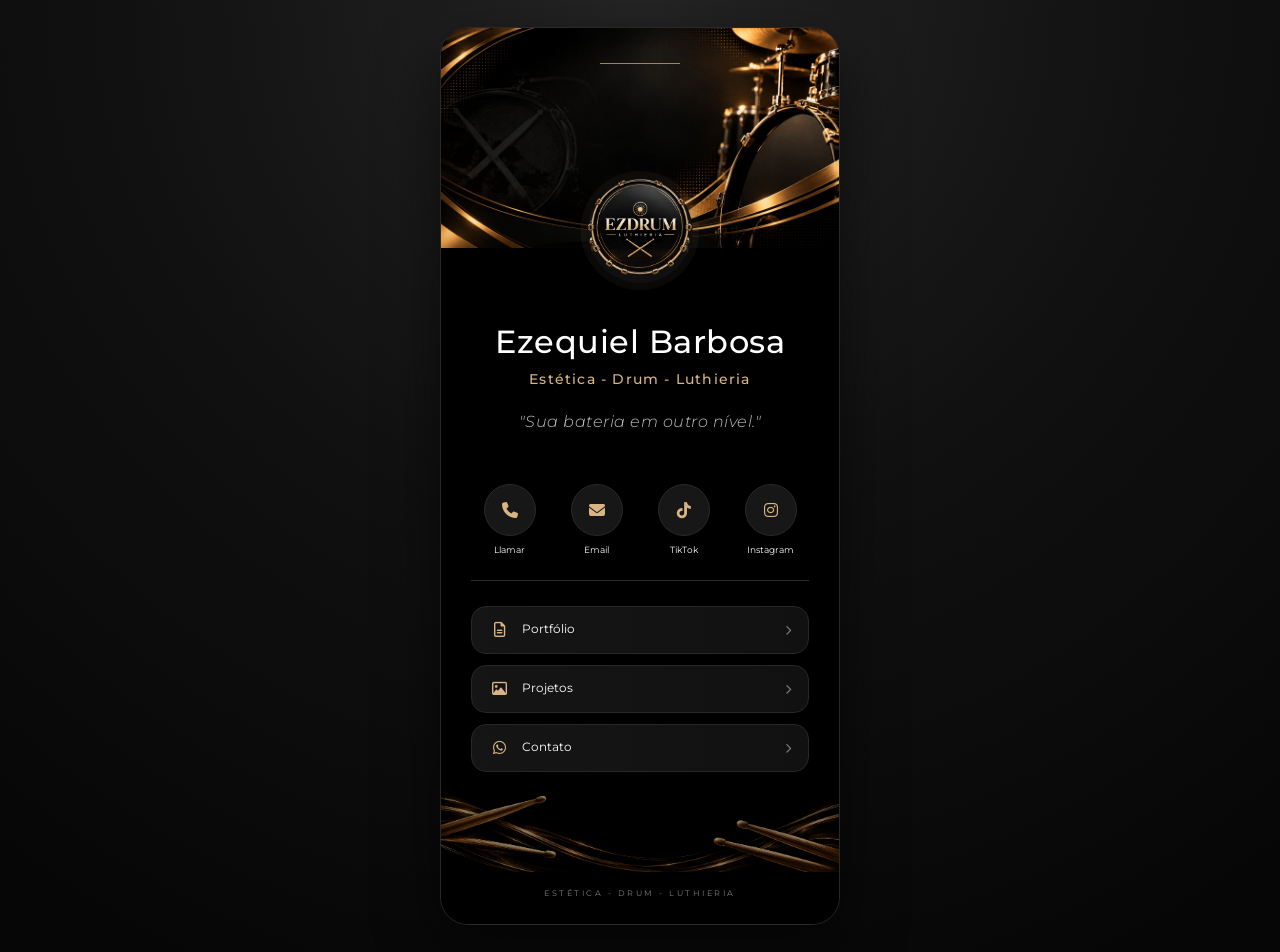
==== index.html @ f6b00c63 "Add files via upload" ====
<!DOCTYPE html>
<html lang="es">

<head>
    <meta charset="UTF-8">

    <meta name="viewport" content="width=device-width, initial-scale=1.0">
    <meta name="description" content="Lucas Almeida - Arquitecto. Proyectos que transforman espacios en experiencias.">
    <meta name="author" content="Samuel Barbosa">
    <meta name="theme-color" content="#0d0d0d">
    <title>EZDRUM | Luthieria</title>

    <!-- Fuente -->
    <link rel="preconnect" href="https://fonts.googleapis.com">
    <link rel="preconnect" href="https://fonts.gstatic.com" crossorigin>
    <link 
        href="https://fonts.googleapis.com/css2?family=Montserrat:wght@300;400;500;600;700&display=swap" 
        rel="stylesheet"
    >
    <!-- Iconos -->
    <link 
        rel="stylesheet" 
        href="https://cdnjs.cloudflare.com/ajax/libs/font-awesome/6.7.2/css/all.min.css"
    >

    <link rel="icon" href="img/letra-s.png" type="image/png">

    <!-- CSS -->
    <link rel="stylesheet" href="style.css">
</head>

<body>

    <main class="caja_principal">

        <!-- PERFIL -->
        <section class="foto">

            <div class="foto_casa">
                <img src="img/fundo.png" alt="">
            </div>

            <div class="perfil">
                <img src="img/logo2.png" alt="EZDRUM">
            </div>

        </section>


        <!-- CONTENIDO -->
        <section class="contenedor">

            <div class="contenido">

                <h1 class="nombre">
                    Ezequiel Barbosa
                </h1>

                <p class="profesion">
                    Estética - Drum - Luthieria
                </p>

                <p class="slogan">
                    "Sua bateria em outro nível."
                </p>

            </div>


            <!-- CONTACTO -->
            <nav class="contacto">

                <a href="tel:+556181231239" aria-label="Llamar">
                    <i class="fa-solid fa-phone"></i>
                    <span>Llamar</span>
                </a>

                <a href="mailto:Ezequielbatera7@gmail.com" aria-label="WhatsApp" target="_blank">
                    <i class="fa-solid fa-envelope"></i>
                    <span>Email</span>
                </a>

                <a href="https://www.tiktok.com/@luthieriaezdrum?_r=1&_t=ZS-9APlnd9nyoX" aria-label="Telegram">
                    <i class="fa-brands fa-tiktok"></i>
                    <span>TikTok</span>
                </a>

                <a href="https://www.instagram.com/ezdrumoficial?utm_source=qr&stkn=eGJ3emM1NGVuMmp0" aria-label="Instagram" target="_blank">
                    <i class="fa-brands fa-instagram"></i>
                    <span>Instagram</span>
                </a>

            </nav>


            <!-- BOTONES -->
            <div class="botones">

                <a href="pages/portafolio.html" class="boton">
                    <span>
                        <i class="fa-regular fa-file-lines"></i>
                        Portfólio
                    </span>

                    <i class="fa-solid fa-chevron-right"></i>
                </a>


                <a href="pages/proyectos.html" class="boton">
                    <span>
                        <i class="fa-regular fa-image"></i>
                        Projetos
                    </span>

                    <i class="fa-solid fa-chevron-right"></i>
                </a>


                <a href="https://wa.me/556181231229" class="boton">
                    <span>
                        <i class="fa-brands fa-whatsapp"></i>
                        Contato
                    </span>

                    <i class="fa-solid fa-chevron-right"></i>
                </a>

            </div>


            <!-- IMAGEN DECORATIVA -->
            <div class="img_footer">
                <img src="img/footer.png" alt="">
            </div>

            <!-- FOOTER -->
            <footer class="footer">

                <p>
                    ESTÉTICA - DRUM - LUTHIERIA
                </p>

            </footer>

        </section>

    </main>

</body>

</html>
---- style.css ----
/* =====================================================
   EZDRUM — CSS RESPONSIVE
   Funciona en inicio, portafolio y proyectos.
   En móviles ocupa todo el ancho y permite scroll si
   el contenido supera la altura disponible.
===================================================== */

/* RESET */
*,
*::before,
*::after {
    box-sizing: border-box;
    margin: 0;
    padding: 0;
}

:root {
    color-scheme: dark;
    --fondo: #0d0d0d;
    --fondo-tarjeta: #111111;
    --fondo-caja: #171717;
    --borde: #292929;
    --dorado: #d8b583;
    --texto: #ffffff;
    --texto-secundario: #bdbdbd;
}

/* BASE */
html {
    min-height: 100%;
    -webkit-text-size-adjust: 100%;
    text-size-adjust: 100%;
}

body {
    min-height: 100vh;
    min-height: 100dvh;
    display: flex;
    justify-content: center;
    align-items: center;
    padding: clamp(12px, 3vh, 30px) 15px;

    background: radial-gradient(
        circle at top,
        #242424 0%,
        #111111 45%,
        #050505 100%
    );

    font-family: "Montserrat", Arial, Helvetica, sans-serif;
    color: var(--texto);
}

img {
    display: block;
    max-width: 100%;
}

a {
    -webkit-tap-highlight-color: transparent;
}

/* TARJETA PRINCIPAL */
.caja_principal {
    position: relative;
    isolation: isolate;
    width: 100%;
    max-width: 400px;
    min-width: 0;
    min-height: 780px;
    flex: 0 1 400px;
    overflow: hidden;
    background-color: black;

    border: 1px solid var(--borde);
    border-radius: 28px;
    box-shadow: 0 25px 60px rgba(0, 0, 0, 0.55);
}

/* CABECERA / IMAGEN DE FONDO */
.foto {
    position: relative;
    height: 220px;
    display: flex;
    justify-content: center;
    align-items: flex-end;
    background: radial-gradient(
        circle at 50% 20%,
        rgba(211, 173, 119, 0.16),
        transparent 55%
    );
    z-index: 1;
}

.foto::before {
    content: "";
    position: absolute;
    z-index: 2;
    top: 35px;
    left: 50%;
    width: 80px;
    height: 1px;
    transform: translateX(-50%);
    background: var(--dorado);
    opacity: 0.7;
    pointer-events: none;
}

.foto_casa {
    position: absolute;
    inset: 0;
    width: 100%;
    height: 100%;
    overflow: hidden;
}

.foto_casa img {
    width: 100%;
    height: 100%;
    object-fit: cover;
    object-position: center;
}

/* LOGO / PERFIL */
.perfil {
    position: absolute;
    z-index: 3;
    top: 150px;
    left: 50%;
    width: 105px;
    height: 105px;
    display: flex;
    align-items: center;
    justify-content: center;
    transform: translateX(-50%);
    border-radius: 50%;
    background: #101010;
    box-shadow:
        0 0 0 7px rgba(216, 181, 131, 0.05),
        0 10px 30px rgba(0, 0, 0, 0.5);
    overflow: hidden;
}

.perfil img {
    width: 100%;
    height: 100%;
    object-fit: cover;
    object-position: center;
}

/* CONTENIDO COMÚN */
.contenedor {
    min-width: 0;
    padding: 20px 30px 25px;
    background-color: #000000;
}

.contenedor_portafolio,
.contenedor_proyectos {
    margin-top: 20px;
}

.contenido {
    text-align: center;
}

.nombre {
    margin-top: 55px;
    color: var(--texto);
    font-size: clamp(24px, 7vw, 32px);
    line-height: 1.2;
    font-weight: 500;
    letter-spacing: 0.5px;
    overflow-wrap: anywhere;
}

.profesion {
    margin-top: 8px;
    color: var(--dorado);
    font-size: 14px;
    line-height: 1.5;
    font-weight: 500;
    letter-spacing: 1.2px;
    overflow-wrap: anywhere;
}

.slogan {
    max-width: 290px;
    margin: 18px auto 0;
    color: var(--texto-secundario);
    font-size: 16px;
    line-height: 1.7;
    font-weight: 300;
    letter-spacing: 0.5px;
    font-style: italic;
    overflow-wrap: anywhere;
}

/* CONTACTOS */
.contacto {
    display: grid;
    grid-template-columns: repeat(4, minmax(0, 1fr));
    gap: 10px;
    margin-top: 28px;
    padding: 20px 0 25px;
    border-bottom: 1px solid var(--borde);
}

.contacto a {
    min-width: 0;
    display: flex;
    flex-direction: column;
    align-items: center;
    justify-content: center;
    gap: 8px;
    color: var(--texto);
    text-decoration: none;
    text-align: center;
    font-size: 9px;
    font-weight: 400;
    overflow-wrap: anywhere;
    transition: transform 0.3s ease, color 0.3s ease;
}

.contacto a i {
    width: 52px;
    height: 52px;
    flex: 0 0 auto;
    display: flex;
    align-items: center;
    justify-content: center;
    border: 1px solid var(--borde);
    border-radius: 50%;
    background: #171717;
    color: var(--dorado);
    font-size: 16px;
    transition:
        background 0.3s ease,
        border-color 0.3s ease,
        transform 0.3s ease;
}

.contacto a:hover {
    color: var(--dorado);
    transform: translateY(-3px);
}

.contacto a:hover i {
    background: #211e19;
    border-color: var(--dorado);
    transform: scale(1.05);
}

/* BOTONES PRINCIPALES */
.botones {
    display: flex;
    flex-direction: column;
    gap: 11px;
    margin-top: 25px;
    padding: 0;
}

.boton {
    width: 100%;
    min-width: 0;
    min-height: 48px;
    display: flex;
    align-items: center;
    justify-content: space-between;
    gap: 10px;
    padding: 10px 17px;
    border: 1px solid #282828;
    border-radius: 15px;
    background: linear-gradient(90deg, #151515, #111111);
    color: var(--texto);
    text-decoration: none;
    font-size: 12px;
    line-height: 1.4;
    font-weight: 400;
    overflow-wrap: anywhere;
    transition:
        transform 0.3s ease,
        border-color 0.3s ease,
        background 0.3s ease;
}

.boton span {
    min-width: 0;
    display: flex;
    align-items: center;
    gap: 13px;
}

.boton span i {
    flex: 0 0 20px;
    width: 20px;
    color: var(--dorado);
    font-size: 15px;
    text-align: center;
}

.boton > i {
    flex: 0 0 auto;
    color: #777777;
    font-size: 10px;
    transition: transform 0.3s ease, color 0.3s ease;
}

.boton:hover {
    transform: translateY(-2px);
    border-color: #8d7657;
    background: linear-gradient(90deg, #1c1a17, #151515);
}

.boton:hover > i {
    color: var(--dorado);
    transform: translateX(4px);
}

/* IMAGEN DECORATIVA INFERIOR */
.img_footer {
    position: relative;
    height: 100px;
    margin: 0 -30px;
    overflow: hidden;
    opacity: 0.55;
    background: linear-gradient(
        to bottom,
        transparent,
        rgba(0, 0, 0, 0.4)
    );
}

.img_footer img {
    width: 100%;
    height: 100%;
    object-fit: cover;
    object-position: center;
}

/* PIE DE PÁGINA */
.footer {
    padding-top: 5px;
    text-align: center;
}

.footer p {
    margin-top: 10px;
    color: #7e7e7e;
    font-size: 8px;
    line-height: 1.5;
    letter-spacing: 2.5px;
    font-weight: 400;
    overflow-wrap: anywhere;
}

/* PÁGINAS DE PROYECTOS Y PORTAFOLIO */
.contenedor_proyectos,
.contenedor_portafolio {
    position: relative;
    padding: 30px;
}

.proyecto_boton {
    display: flex;
    justify-content: center;
    margin: 25px 0;
}

.proyecto_caja {
    margin: 20px 0;
    padding: 15px;
    border: 2px solid #282828;
    border-radius: 20px;
    background-color: #171717;
    font-size: 14px;
    line-height: 1.6;
    overflow-wrap: anywhere;
}

.proyecto_caja::after {
    content: "";
    display: block;
    clear: both;
}

.proyecto_caja i {
    float: left;
    margin: 3px 10px 0 0;
    color: var(--dorado);
    font-size: 18px;
}

.proyecto_caja h3 {
    margin-bottom: 10px;
    line-height: 1.35;
    overflow-wrap: anywhere;
}

.proyecto_caja p {
    overflow-wrap: anywhere;
}

.texto_portafolio {
    display: flex;
    flex-direction: column;
    align-items: center;
    justify-content: center;
    gap: 10px;
    text-align: center;
    line-height: 1.6;
}

.portafolio_instagram {
    min-width: 0;
    display: flex;
    flex-direction: column;
    align-items: center;
    gap: 8px;
    overflow-wrap: anywhere;
}

.portafolio_instagram img {
    width: 80px;
    height: auto;
    margin: 0;
    object-fit: contain;
}

.portafolio_instagram-caja {
    width: 50%;
    min-width: 0;
    display: flex;
    align-items: center;
    justify-content: center;
    gap: 15px;
    padding: 20px;
    border: 2px solid #282828;
    border-radius: 35px;
    background-color: #171717;
    color: var(--texto);
    text-decoration: none;
    overflow-wrap: anywhere;
    box-shadow:
        inset 4px 4px 8px rgba(143, 127, 90, 0.384),
        4px 4px 8px rgba(0, 0, 0, 0.651);
    transition:
        transform 0.3s ease,
        border-color 0.3s ease,
        background 0.3s ease;
}

.portafolio_instagram-caja:hover {
    transform: translateY(-2px);
    border-color: #8d765773;
    background: linear-gradient(90deg, #1c1a17, #151515);
}

/* TABLETS Y PANTALLAS MEDIANAS */
@media (min-width: 600px) {
    .caja_principal {
        max-width: 400px;
    }
}

/* MÓVILES */
@media (max-width: 430px) {
    body {
        display: block;
        min-height: 100vh;
        min-height: 100dvh;
        padding: 0;
    }

    .caja_principal {
        width: 100%;
        max-width: none;
        min-height: 100vh;
        min-height: 100dvh;
        height: auto;
        border-radius: 0;
        border-left: 0;
        border-right: 0;
        box-shadow: none;
        overflow: hidden;
    }

    .foto {
        height: clamp(170px, 24dvh, 220px);
    }

    .perfil {
        top: auto;
        bottom: -5px;
        width: clamp(84px, 24vw, 105px);
        height: clamp(84px, 24vw, 105px);
        transform: translate( -50%, 50%);
    }

    .contenedor {
        padding: 16px clamp(16px, 5vw, 24px) 20px;
    }

    .nombre {
        margin-top: clamp(42px, 7vh, 55px);
        font-size: clamp(22px, 6.5vw, 29px);
    }

    .profesion {
        font-size: clamp(10px, 2.8vw, 13px);
        letter-spacing: clamp(0.5px, 0.35vw, 1.2px);
    }

    .slogan {
        margin-top: 13px;
        font-size: clamp(12px, 3.5vw, 15px);
        line-height: 1.55;
    }

    .contacto {
        gap: clamp(4px, 1.5vw, 10px);
        margin-top: 22px;
        padding: 16px 0 20px;
    }

    .contacto a {
        gap: 6px;
        font-size: clamp(8px, 2.3vw, 10px);
    }

    .contacto a i {
        width: clamp(35px, 11vw, 46px);
        height: clamp(35px, 11vw, 46px);
        font-size: clamp(14px, 4vw, 17px);
    }

    .botones {
        gap: 9px;
        margin-top: 18px;
    }

    .boton {
        min-height: 44px;
        padding: 10px 13px;
        font-size: 12px;
    }

    .boton span {
        gap: 10px;
    }

    .img_footer {
        height: clamp(55px, 9dvh, 85px);
        margin-left: calc(-1 * clamp(16px, 5vw, 24px));
        margin-right: calc(-1 * clamp(16px, 5vw, 24px));
    }

    .footer p {
        font-size: clamp(7px, 2vw, 8px);
        letter-spacing: clamp(1px, 0.6vw, 2px);
    }

    .contenedor_proyectos,
    .contenedor_portafolio {
        padding: 14px clamp(16px, 5vw, 24px) 22px;
    }

    .proyecto_boton {
        margin: 18px 0;
    }

    .proyecto_caja {
        margin: 14px 0;
        padding: clamp(12px, 3.5vw, 15px);
        font-size: clamp(12px, 3.4vw, 14px);
    }

    .portafolio_instagram-caja {
        padding: clamp(12px, 4vw, 18px);
        gap: 12px;
        border-radius: 25px;
    }

    .portafolio_instagram img {
        width: clamp(55px, 18vw, 75px);
    }
}

/* MÓVILES MUY ESTRECHOS */
@media (max-width: 350px) {
    .contenedor {
        padding-right: 14px;
        padding-left: 14px;
    }

    .contacto {
        gap: 3px;
    }

    .contacto a {
        font-size: 8px;
    }

    .contacto a i {
        width: 33px;
        height: 33px;
        font-size: 13px;
    }

    .boton {
        padding-right: 10px;
        padding-left: 10px;
        font-size: 11px;
    }

    .contenedor_proyectos,
    .contenedor_portafolio {
        padding-right: 14px;
        padding-left: 14px;
    }
}

/* PANTALLAS BAJAS: compacta un poco los espacios,
   pero nunca fija la altura ni oculta contenido. */
@media (max-height: 700px) and (max-width: 430px) {
    .foto {
        height: 155px;
    }

    .perfil {
        width: 82px;
        height: 82px;
    }

    .nombre {
        margin-top: 42px;
    }

    .slogan {
        margin-top: 9px;
        line-height: 1.4;
    }

    .contacto {
        margin-top: 15px;
        padding-top: 12px;
        padding-bottom: 14px;
    }

    .botones {
        margin-top: 13px;
        gap: 7px;
    }

    .boton {
        min-height: 40px;
    }

    .img_footer {
        height: 48px;
    }
}

/* ACCESIBILIDAD: reduce animaciones si el usuario lo solicita */
@media (prefers-reduced-motion: reduce) {
    *,
    *::before,
    *::after {
        scroll-behavior: auto !important;
        transition-duration: 0.01ms !important;
        animation-duration: 0.01ms !important;
        animation-iteration-count: 1 !important;
    }
}
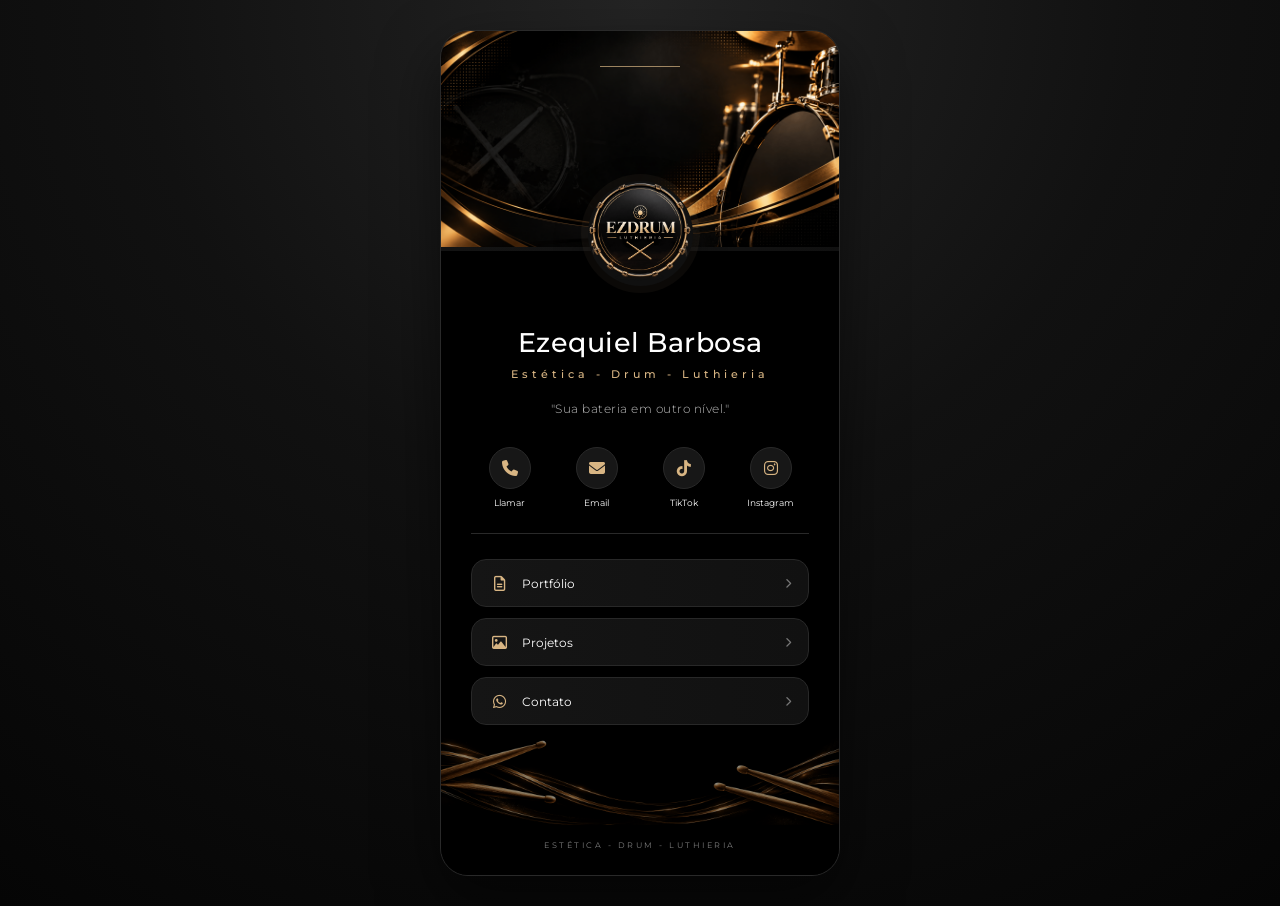
==== commit c30c691d: "Update index.html" ====
--- a/index.html
+++ b/index.html
@@ -5,7 +5,7 @@
     <meta charset="UTF-8">
 
     <meta name="viewport" content="width=device-width, initial-scale=1.0">
-    <meta name="description" content="Lucas Almeida - Arquitecto. Proyectos que transforman espacios en experiencias.">
+    <meta name="description" content="Ezequiel Barbosa - Luthier. Estetica - Luthieria - Drum.">
     <meta name="author" content="Samuel Barbosa">
     <meta name="theme-color" content="#0d0d0d">
     <title>EZDRUM | Luthieria</title>
@@ -148,4 +148,4 @@
 
 </body>
 
-</html>+</html>
--- a/style.css
+++ b/style.css
@@ -1,674 +1,688 @@
-/* =====================================================
-   EZDRUM — CSS RESPONSIVE
-   Funciona en inicio, portafolio y proyectos.
-   En móviles ocupa todo el ancho y permite scroll si
-   el contenido supera la altura disponible.
-===================================================== */
-
-/* RESET */
-*,
-*::before,
-*::after {
-    box-sizing: border-box;
+
+
+
+/* =========================
+   RESET
+========================= */
+
+* {
     margin: 0;
     padding: 0;
-}
-
-:root {
-    color-scheme: dark;
-    --fondo: #0d0d0d;
-    --fondo-tarjeta: #111111;
-    --fondo-caja: #171717;
-    --borde: #292929;
-    --dorado: #d8b583;
-    --texto: #ffffff;
-    --texto-secundario: #bdbdbd;
-}
-
-/* BASE */
-html {
-    min-height: 100%;
-    -webkit-text-size-adjust: 100%;
-    text-size-adjust: 100%;
-}
+    box-sizing: border-box;
+}
+
+
+/* =========================
+   BODY
+========================= */
 
 body {
     min-height: 100vh;
-    min-height: 100dvh;
+
     display: flex;
     justify-content: center;
     align-items: center;
-    padding: clamp(12px, 3vh, 30px) 15px;
-
-    background: radial-gradient(
-        circle at top,
-        #242424 0%,
-        #111111 45%,
-        #050505 100%
-    );
-
-    font-family: "Montserrat", Arial, Helvetica, sans-serif;
-    color: var(--texto);
-}
-
-img {
-    display: block;
-    max-width: 100%;
-}
-
-a {
-    -webkit-tap-highlight-color: transparent;
-}
-
-/* TARJETA PRINCIPAL */
+
+    padding: 30px 15px;
+
+    background:
+        radial-gradient(
+            circle at top,
+            #242424 0%,
+            #111111 45%,
+            #050505 100%
+        );
+
+    font-family: 'Montserrat', sans-serif;
+
+    color: #ffffff;
+}
+
+
+/* =========================
+   TARJETA PRINCIPAL
+========================= */
+
 .caja_principal {
-    position: relative;
-    isolation: isolate;
+
     width: 100%;
     max-width: 400px;
-    min-width: 0;
+
     min-height: 780px;
-    flex: 0 1 400px;
+
+    position: relative;
+
     overflow: hidden;
-    background-color: black;
-
-    border: 1px solid var(--borde);
+
+    background:
+        linear-gradient(
+            160deg,
+            #171717 0%,
+            #0d0d0d 55%,
+            #080808 100%
+        );
+
+    border: 1px solid #292929;
+
     border-radius: 28px;
-    box-shadow: 0 25px 60px rgba(0, 0, 0, 0.55);
-}
-
-/* CABECERA / IMAGEN DE FONDO */
+
+    box-shadow:
+        0 25px 60px rgba(0, 0, 0, 0.55);
+
+}
+
+
+/* =========================
+   DETALLE SUPERIOR
+========================= */
+
 .foto {
+
+    height: 220px;
+
+    display: flex;
+    justify-content: center;
+    align-items: flex-end;
+
     position: relative;
-    height: 220px;
-    display: flex;
-    justify-content: center;
-    align-items: flex-end;
-    background: radial-gradient(
-        circle at 50% 20%,
-        rgba(211, 173, 119, 0.16),
-        transparent 55%
-    );
-    z-index: 1;
-}
+
+    background:
+        radial-gradient(
+            circle at 50% 20%,
+            rgba(211, 173, 119, 0.16),
+            transparent 55%
+        );
+}
+
+
+/* línea decorativa */
 
 .foto::before {
+
     content: "";
+
     position: absolute;
-    z-index: 2;
+
     top: 35px;
     left: 50%;
+
     width: 80px;
     height: 1px;
+
     transform: translateX(-50%);
-    background: var(--dorado);
+
+    background: #d8b583;
+
     opacity: 0.7;
-    pointer-events: none;
-}
-
-.foto_casa {
-    position: absolute;
-    inset: 0;
+}
+
+
+/* =========================
+   FOTO / LOGO
+========================= */
+
+.foto_casa  {
     width: 100%;
-    height: 100%;
-    overflow: hidden;
+    height: auto;
+    object-fit: cover;
+    
 }
 
 .foto_casa img {
     width: 100%;
-    height: 100%;
-    object-fit: cover;
-    object-position: center;
-}
-
-/* LOGO / PERFIL */
+    height: auto;
+}
+
 .perfil {
-    position: absolute;
-    z-index: 3;
-    top: 150px;
-    left: 50%;
+
     width: 105px;
     height: 105px;
-    display: flex;
+
+    display: flex;
+    justify-content: center;
     align-items: center;
-    justify-content: center;
-    transform: translateX(-50%);
+    margin-bottom: -5px;
+    border: 1px solid #d8b58300;
     border-radius: 50%;
     background: #101010;
     box-shadow:
         0 0 0 7px rgba(216, 181, 131, 0.05),
         0 10px 30px rgba(0, 0, 0, 0.5);
     overflow: hidden;
-}
+    position: absolute;
+    top: 150px;
+}
+
 
 .perfil img {
+
     width: 100%;
     height: 100%;
+
     object-fit: cover;
-    object-position: center;
-}
-
-/* CONTENIDO COMÚN */
+}
+
+
+/* =========================
+   CONTENEDOR
+========================= */
+
 .contenedor {
-    min-width: 0;
+
     padding: 20px 30px 25px;
-    background-color: #000000;
-}
-
-.contenedor_portafolio,
-.contenedor_proyectos {
-    margin-top: 20px;
-}
+    background-color: black;
+}
+
+
+/* =========================
+   NOMBRE
+========================= */
 
 .contenido {
+
     text-align: center;
 }
 
+
 .nombre {
-    margin-top: 55px;
-    color: var(--texto);
-    font-size: clamp(24px, 7vw, 32px);
-    line-height: 1.2;
+
+    font-size: 27px;
+
     font-weight: 500;
+
     letter-spacing: 0.5px;
-    overflow-wrap: anywhere;
-}
+
+    margin-top: 8px;
+
+    color: #ffffff;
+
+    margin-top:55px ;
+}
+
+
+/* =========================
+   PROFESIÓN
+========================= */
 
 .profesion {
+
     margin-top: 8px;
-    color: var(--dorado);
-    font-size: 14px;
-    line-height: 1.5;
+
+    font-size: 11px;
+
     font-weight: 500;
-    letter-spacing: 1.2px;
-    overflow-wrap: anywhere;
-}
+
+    letter-spacing: 4px;
+
+    color: #d8b583;
+}
+
+
+/* =========================
+   SLOGAN
+========================= */
 
 .slogan {
+
     max-width: 290px;
+
     margin: 18px auto 0;
-    color: var(--texto-secundario);
+
+    font-size: 12px;
+
+    line-height: 1.7;
+
+    font-weight: 300;
+
+    letter-spacing: 0.5px;
+
+    color: #bdbdbd;
+}
+
+
+/* =========================
+   CONTACTO
+========================= */
+
+.contacto {
+
+    display: grid;
+
+    grid-template-columns: repeat(4, 1fr);
+
+    gap: 10px;
+
+    margin-top: 28px;
+
+    padding-bottom: 25px;
+
+    border-bottom: 1px solid #292929;
+}
+
+
+.contacto a {
+
+    display: flex;
+
+    flex-direction: column;
+
+    align-items: center;
+
+    justify-content: center;
+
+    gap: 8px;
+
+    color: #ffffff;
+
+    text-decoration: none;
+
+    font-size: 9px;
+
+    font-weight: 400;
+
+    transition:
+        transform 0.3s ease,
+        color 0.3s ease;
+}
+
+
+.contacto a i {
+
+    width: 42px;
+    height: 42px;
+
+    display: flex;
+
+    align-items: center;
+    justify-content: center;
+
+    border-radius: 50%;
+
+    background: #171717;
+
+    border: 1px solid #292929;
+
+    color: #d8b583;
+
     font-size: 16px;
-    line-height: 1.7;
-    font-weight: 300;
-    letter-spacing: 0.5px;
-    font-style: italic;
-    overflow-wrap: anywhere;
-}
-
-/* CONTACTOS */
-.contacto {
-    display: grid;
-    grid-template-columns: repeat(4, minmax(0, 1fr));
-    gap: 10px;
-    margin-top: 28px;
-    padding: 20px 0 25px;
-    border-bottom: 1px solid var(--borde);
-}
-
-.contacto a {
-    min-width: 0;
-    display: flex;
-    flex-direction: column;
-    align-items: center;
-    justify-content: center;
-    gap: 8px;
-    color: var(--texto);
-    text-decoration: none;
-    text-align: center;
-    font-size: 9px;
-    font-weight: 400;
-    overflow-wrap: anywhere;
-    transition: transform 0.3s ease, color 0.3s ease;
-}
-
-.contacto a i {
-    width: 52px;
-    height: 52px;
-    flex: 0 0 auto;
-    display: flex;
-    align-items: center;
-    justify-content: center;
-    border: 1px solid var(--borde);
-    border-radius: 50%;
-    background: #171717;
-    color: var(--dorado);
-    font-size: 16px;
+
     transition:
         background 0.3s ease,
-        border-color 0.3s ease,
+        border 0.3s ease,
         transform 0.3s ease;
 }
 
+
 .contacto a:hover {
-    color: var(--dorado);
+
+    color: #d8b583;
+
     transform: translateY(-3px);
 }
 
+
 .contacto a:hover i {
+
     background: #211e19;
-    border-color: var(--dorado);
+
+    border-color: #d8b583;
+
     transform: scale(1.05);
 }
 
-/* BOTONES PRINCIPALES */
+
+/* =========================
+   BOTONES
+========================= */
+
 .botones {
+
     display: flex;
     flex-direction: column;
     gap: 11px;
     margin-top: 25px;
-    padding: 0;
-}
+}
+
 
 .boton {
+
     width: 100%;
-    min-width: 0;
+
     min-height: 48px;
-    display: flex;
+
+    display: flex;
+
     align-items: center;
+
     justify-content: space-between;
-    gap: 10px;
-    padding: 10px 17px;
+
+    padding: 0 17px;
+
     border: 1px solid #282828;
+
     border-radius: 15px;
-    background: linear-gradient(90deg, #151515, #111111);
-    color: var(--texto);
+
+    background:
+        linear-gradient(
+            90deg,
+            #151515,
+            #111111
+        );
+
+    color: #ffffff;
+
     text-decoration: none;
+
     font-size: 12px;
-    line-height: 1.4;
+
     font-weight: 400;
-    overflow-wrap: anywhere;
+
     transition:
         transform 0.3s ease,
         border-color 0.3s ease,
         background 0.3s ease;
 }
 
+
 .boton span {
-    min-width: 0;
-    display: flex;
+
+    display: flex;
+
     align-items: center;
+
     gap: 13px;
 }
 
+
 .boton span i {
-    flex: 0 0 20px;
+
+    color: #d8b583;
+
+    font-size: 15px;
+
     width: 20px;
-    color: var(--dorado);
-    font-size: 15px;
+
     text-align: center;
 }
 
+
 .boton > i {
-    flex: 0 0 auto;
-    color: #777777;
+
+    color: #777;
+
     font-size: 10px;
-    transition: transform 0.3s ease, color 0.3s ease;
-}
+
+    transition:
+        transform 0.3s ease,
+        color 0.3s ease;
+}
+
 
 .boton:hover {
+
     transform: translateY(-2px);
+
     border-color: #8d7657;
-    background: linear-gradient(90deg, #1c1a17, #151515);
-}
+
+    background:
+        linear-gradient(
+            90deg,
+            #1c1a17,
+            #151515
+        );
+}
+
 
 .boton:hover > i {
-    color: var(--dorado);
+
+    color: #d8b583;
+
     transform: translateX(4px);
 }
 
-/* IMAGEN DECORATIVA INFERIOR */
+
+/* =========================
+   IMAGEN FOOTER
+========================= */
+
 .img_footer {
+
+    height: 100px;
     position: relative;
-    height: 100px;
+    opacity: 0.55;
+    background:
+        linear-gradient(
+            to bottom,
+            transparent,
+            rgba(0, 0, 0, 0.4)
+        );
+
+    overflow: hidden;
     margin: 0 -30px;
-    overflow: hidden;
-    opacity: 0.55;
-    background: linear-gradient(
-        to bottom,
-        transparent,
-        rgba(0, 0, 0, 0.4)
-    );
-}
-
-.img_footer img {
+}
+
+.img_footer img{
     width: 100%;
-    height: 100%;
-    object-fit: cover;
-    object-position: center;
-}
-
-/* PIE DE PÁGINA */
-.footer {
-    padding-top: 5px;
+    height: auto;
+    position: absolute;
+    margin: 0 -30px;
+    top: -25px;
+    left: 30px;
+}
+
+/* =========================
+   Portafolio
+========================= */
+.proyecto_boton-inicio{
+    justify-content: center;
+    margin: 50px 0 30px;
+}
+
+.proyecto_boton-contacto{
+    justify-content: center;
+    margin: 30px 0 50px;
+}
+
+.texto_portafolio {
+    display: flex;
+    flex-direction: column;
     text-align: center;
-}
-
-.footer p {
-    margin-top: 10px;
-    color: #7e7e7e;
-    font-size: 8px;
-    line-height: 1.5;
-    letter-spacing: 2.5px;
-    font-weight: 400;
-    overflow-wrap: anywhere;
-}
-
-/* PÁGINAS DE PROYECTOS Y PORTAFOLIO */
-.contenedor_proyectos,
-.contenedor_portafolio {
-    position: relative;
-    padding: 30px;
-}
-
-.proyecto_boton {
-    display: flex;
-    justify-content: center;
-    margin: 25px 0;
-}
-
-.proyecto_caja {
-    margin: 20px 0;
-    padding: 15px;
-    border: 2px solid #282828;
-    border-radius: 20px;
+    gap: 20px;
+    justify-content: center;
     background-color: #171717;
-    font-size: 14px;
-    line-height: 1.6;
-    overflow-wrap: anywhere;
-}
-
-.proyecto_caja::after {
-    content: "";
-    display: block;
-    clear: both;
-}
-
-.proyecto_caja i {
-    float: left;
-    margin: 3px 10px 0 0;
-    color: var(--dorado);
-    font-size: 18px;
-}
-
-.proyecto_caja h3 {
-    margin-bottom: 10px;
-    line-height: 1.35;
-    overflow-wrap: anywhere;
-}
-
-.proyecto_caja p {
-    overflow-wrap: anywhere;
-}
-
-.texto_portafolio {
-    display: flex;
-    flex-direction: column;
-    align-items: center;
-    justify-content: center;
-    gap: 10px;
-    text-align: center;
-    line-height: 1.6;
-}
-
-.portafolio_instagram {
-    min-width: 0;
-    display: flex;
-    flex-direction: column;
-    align-items: center;
-    gap: 8px;
-    overflow-wrap: anywhere;
-}
-
-.portafolio_instagram img {
+    padding: 20px;
+    border-radius: 25px;
+}
+
+
+.texto_portafolio img{
     width: 80px;
     height: auto;
-    margin: 0;
-    object-fit: contain;
 }
 
 .portafolio_instagram-caja {
-    width: 50%;
-    min-width: 0;
     display: flex;
     align-items: center;
     justify-content: center;
-    gap: 15px;
+    text-decoration: none;
+    background-color: #171717;
+    margin: 0 30px;
     padding: 20px;
-    border: 2px solid #282828;
     border-radius: 35px;
+    border: 2px solid #cabaa349;
+    box-shadow: inset 4px 4px 6px #ab9e8b45,
+                2px 2px 6px rgb(0, 0, 0)
+                ;
+}
+
+.texto_portafolio a {
+    color: #999;
+}
+
+.portafolio_instagram-caja:hover {
+    border-color: #d8b583;
+
+}
+
+/* =========================
+   PROYECTOS
+========================= */
+
+.proyecto_caja {
     background-color: #171717;
-    color: var(--texto);
-    text-decoration: none;
-    overflow-wrap: anywhere;
-    box-shadow:
-        inset 4px 4px 8px rgba(143, 127, 90, 0.384),
-        4px 4px 8px rgba(0, 0, 0, 0.651);
-    transition:
-        transform 0.3s ease,
-        border-color 0.3s ease,
-        background 0.3s ease;
-}
-
-.portafolio_instagram-caja:hover {
-    transform: translateY(-2px);
-    border-color: #8d765773;
-    background: linear-gradient(90deg, #1c1a17, #151515);
-}
-
-/* TABLETS Y PANTALLAS MEDIANAS */
-@media (min-width: 600px) {
+    padding: 20px;
+    border-radius: 0px 20px 20px 0 ;
+    margin: 15px 0;
+    border-left: 4px solid #cbbeab;
+}
+
+.proyecto_caja i{
+    color: #d8b583;
+    font-size: 22px;
+    float: left;
+    margin-right: 10px;
+}
+
+.proyecto_caja p {
+    margin-top: 10px;
+}
+
+/* =========================
+   FOOTER
+========================= */
+
+.footer {
+
+    text-align: center;
+
+    padding-top: 5px;
+}
+
+
+.footer p {
+
+    font-size: 8px;
+
+    letter-spacing: 2.5px;
+
+    font-weight: 400;
+
+    color: #7e7e7e;
+
+    margin-top: 10px;
+}
+
+
+/* =========================
+   RESPONSIVE
+========================= */
+
+@media (max-width: 430px) {
+
+    body {
+
+        padding: 15px 10px;
+
+    }
+
+
     .caja_principal {
-        max-width: 400px;
-    }
-}
-
-/* MÓVILES */
-@media (max-width: 430px) {
-    body {
-        display: block;
-        min-height: 100vh;
-        min-height: 100dvh;
-        padding: 0;
-    }
-
-    .caja_principal {
-        width: 100%;
-        max-width: none;
-        min-height: 100vh;
-        min-height: 100dvh;
-        height: auto;
-        border-radius: 0;
-        border-left: 0;
-        border-right: 0;
-        box-shadow: none;
-        overflow: hidden;
-    }
+
+        min-height: 760px;
+
+        border-radius: 23px;
+
+    }
+
 
     .foto {
-        height: clamp(170px, 24dvh, 220px);
-    }
+
+        height: 200px;
+
+    }
+
+
+    .contenedor {
+
+        padding: 18px 22px 22px;
+
+    }
+
+
+    .nombre {
+
+        font-size: 25px;
+
+    }
+
+
+    .profesion {
+
+        font-size: 10px;
+
+        letter-spacing: 3px;
+
+    }
+
+
+    .slogan {
+
+        font-size: 11px;
+
+    }
+
+}
+
+
+/* =========================
+   PANTALLAS MUY PEQUEÑAS
+========================= */
+
+@media (max-width: 350px) {
+
+    .foto {
+
+        height: 185px;
+
+    }
+
 
     .perfil {
-        top: auto;
-        bottom: -5px;
-        width: clamp(84px, 24vw, 105px);
-        height: clamp(84px, 24vw, 105px);
-        transform: translate( -50%, 50%);
-    }
-
-    .contenedor {
-        padding: 16px clamp(16px, 5vw, 24px) 20px;
-    }
+
+        width: 90px;
+        height: 90px;
+
+    }
+
 
     .nombre {
-        margin-top: clamp(42px, 7vh, 55px);
-        font-size: clamp(22px, 6.5vw, 29px);
-    }
-
-    .profesion {
-        font-size: clamp(10px, 2.8vw, 13px);
-        letter-spacing: clamp(0.5px, 0.35vw, 1.2px);
-    }
-
-    .slogan {
-        margin-top: 13px;
-        font-size: clamp(12px, 3.5vw, 15px);
-        line-height: 1.55;
-    }
+
+        font-size: 22px;
+
+    }
+
 
     .contacto {
-        gap: clamp(4px, 1.5vw, 10px);
-        margin-top: 22px;
-        padding: 16px 0 20px;
-    }
+
+        gap: 5px;
+
+    }
+
 
     .contacto a {
-        gap: 6px;
-        font-size: clamp(8px, 2.3vw, 10px);
-    }
+
+        font-size: 8px;
+
+    }
+
 
     .contacto a i {
-        width: clamp(35px, 11vw, 46px);
-        height: clamp(35px, 11vw, 46px);
-        font-size: clamp(14px, 4vw, 17px);
-    }
-
-    .botones {
-        gap: 9px;
-        margin-top: 18px;
-    }
-
-    .boton {
-        min-height: 44px;
-        padding: 10px 13px;
-        font-size: 12px;
-    }
-
-    .boton span {
-        gap: 10px;
-    }
-
-    .img_footer {
-        height: clamp(55px, 9dvh, 85px);
-        margin-left: calc(-1 * clamp(16px, 5vw, 24px));
-        margin-right: calc(-1 * clamp(16px, 5vw, 24px));
-    }
-
-    .footer p {
-        font-size: clamp(7px, 2vw, 8px);
-        letter-spacing: clamp(1px, 0.6vw, 2px);
-    }
-
-    .contenedor_proyectos,
-    .contenedor_portafolio {
-        padding: 14px clamp(16px, 5vw, 24px) 22px;
-    }
-
-    .proyecto_boton {
-        margin: 18px 0;
-    }
-
-    .proyecto_caja {
-        margin: 14px 0;
-        padding: clamp(12px, 3.5vw, 15px);
-        font-size: clamp(12px, 3.4vw, 14px);
-    }
-
-    .portafolio_instagram-caja {
-        padding: clamp(12px, 4vw, 18px);
-        gap: 12px;
-        border-radius: 25px;
-    }
-
-    .portafolio_instagram img {
-        width: clamp(55px, 18vw, 75px);
-    }
-}
-
-/* MÓVILES MUY ESTRECHOS */
-@media (max-width: 350px) {
-    .contenedor {
-        padding-right: 14px;
-        padding-left: 14px;
-    }
-
-    .contacto {
-        gap: 3px;
-    }
-
-    .contacto a {
-        font-size: 8px;
-    }
-
-    .contacto a i {
-        width: 33px;
-        height: 33px;
-        font-size: 13px;
-    }
-
-    .boton {
-        padding-right: 10px;
-        padding-left: 10px;
-        font-size: 11px;
-    }
-
-    .contenedor_proyectos,
-    .contenedor_portafolio {
-        padding-right: 14px;
-        padding-left: 14px;
-    }
-}
-
-/* PANTALLAS BAJAS: compacta un poco los espacios,
-   pero nunca fija la altura ni oculta contenido. */
-@media (max-height: 700px) and (max-width: 430px) {
-    .foto {
-        height: 155px;
-    }
-
-    .perfil {
-        width: 82px;
-        height: 82px;
-    }
-
-    .nombre {
-        margin-top: 42px;
-    }
-
-    .slogan {
-        margin-top: 9px;
-        line-height: 1.4;
-    }
-
-    .contacto {
-        margin-top: 15px;
-        padding-top: 12px;
-        padding-bottom: 14px;
-    }
-
-    .botones {
-        margin-top: 13px;
-        gap: 7px;
-    }
-
-    .boton {
-        min-height: 40px;
-    }
-
-    .img_footer {
-        height: 48px;
-    }
-}
-
-/* ACCESIBILIDAD: reduce animaciones si el usuario lo solicita */
-@media (prefers-reduced-motion: reduce) {
-    *,
-    *::before,
-    *::after {
-        scroll-behavior: auto !important;
-        transition-duration: 0.01ms !important;
-        animation-duration: 0.01ms !important;
-        animation-iteration-count: 1 !important;
-    }
-}
+
+        width: 37px;
+        height: 37px;
+
+        font-size: 14px;
+
+    }
+
+}
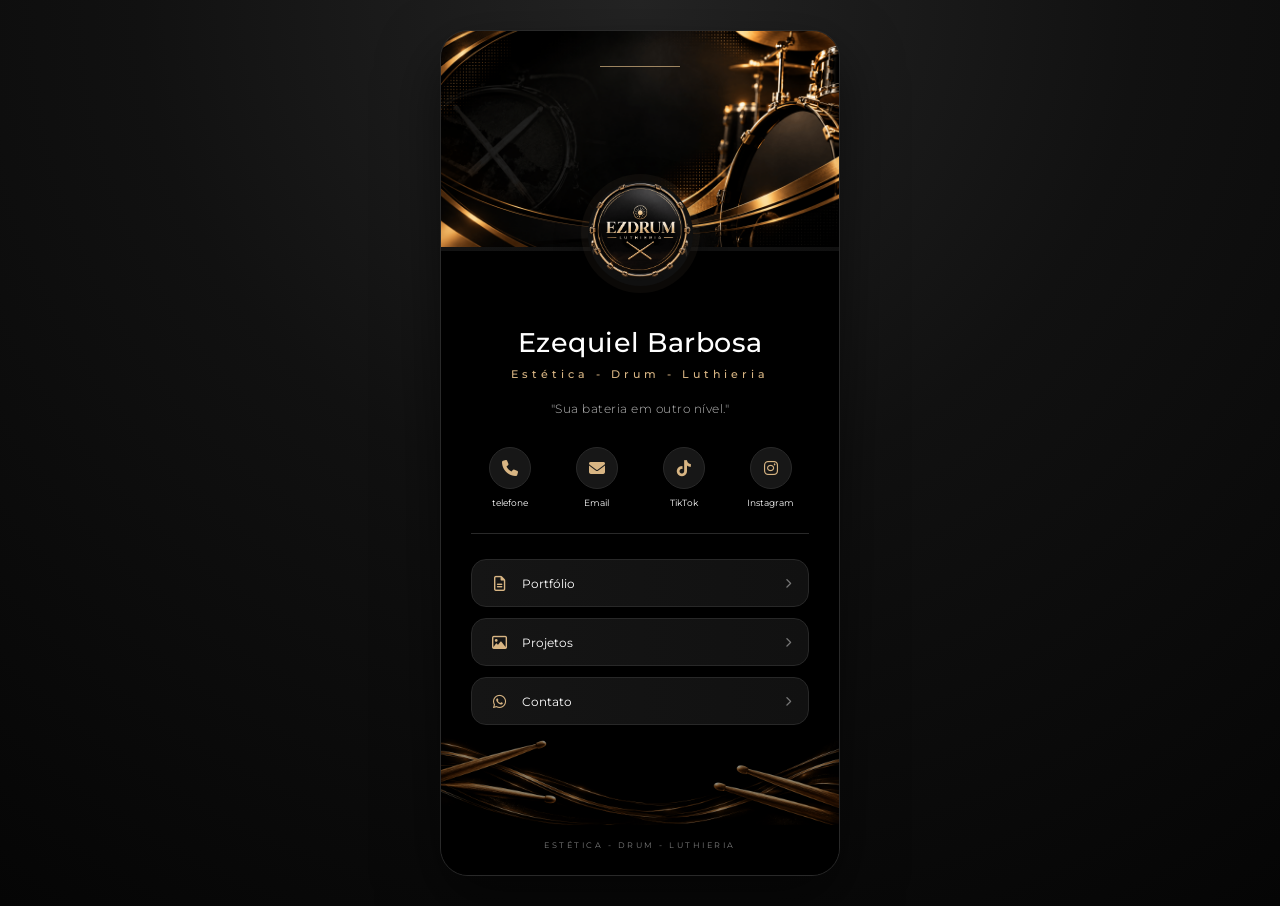
==== commit 20549d87: "Update index.html" ====
--- a/index.html
+++ b/index.html
@@ -72,7 +72,7 @@
 
                 <a href="tel:+556181231239" aria-label="Llamar">
                     <i class="fa-solid fa-phone"></i>
-                    <span>Llamar</span>
+                    <span>telefone</span>
                 </a>
 
                 <a href="mailto:Ezequielbatera7@gmail.com" aria-label="WhatsApp" target="_blank">
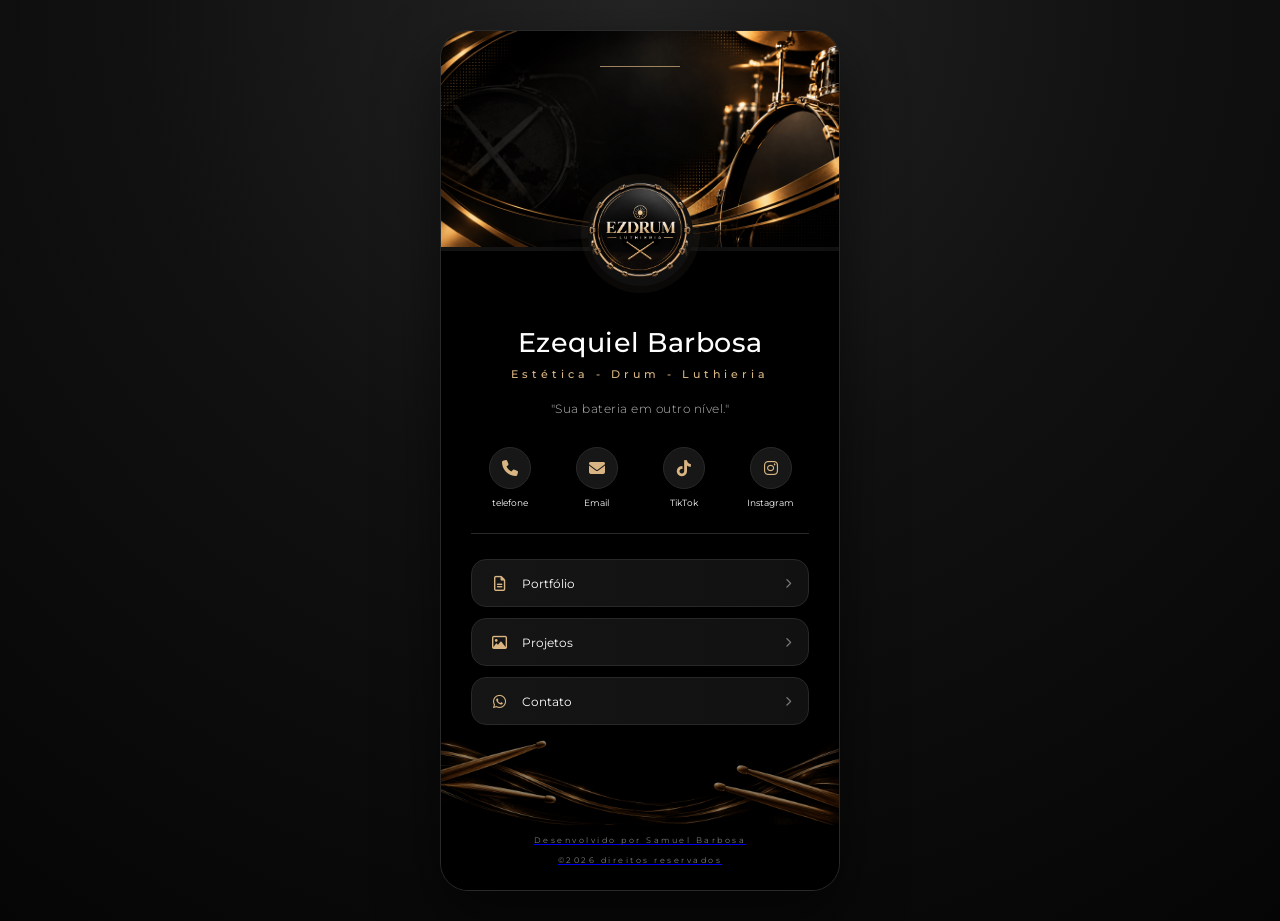
==== commit 3cd17419: "Update index.html" ====
--- a/index.html
+++ b/index.html
@@ -70,7 +70,7 @@
             <!-- CONTACTO -->
             <nav class="contacto">
 
-                <a href="tel:+556181231239" aria-label="Llamar">
+                <a href="tel:+5561981231229" aria-label="Llamar">
                     <i class="fa-solid fa-phone"></i>
                     <span>telefone</span>
                 </a>
@@ -134,13 +134,10 @@
             </div>
 
             <!-- FOOTER -->
-            <footer class="footer">
-
-                <p>
-                    ESTÉTICA - DRUM - LUTHIERIA
-                </p>
-
-            </footer>
+            <a href="https://www.instagram.com/samuell_dev/" target="_blank" class="footer">
+                <p>Desenvolvido por Samuel Barbosa</p>
+                <p>©2026 direitos reservados</p>
+            </a>
 
         </section>
 
